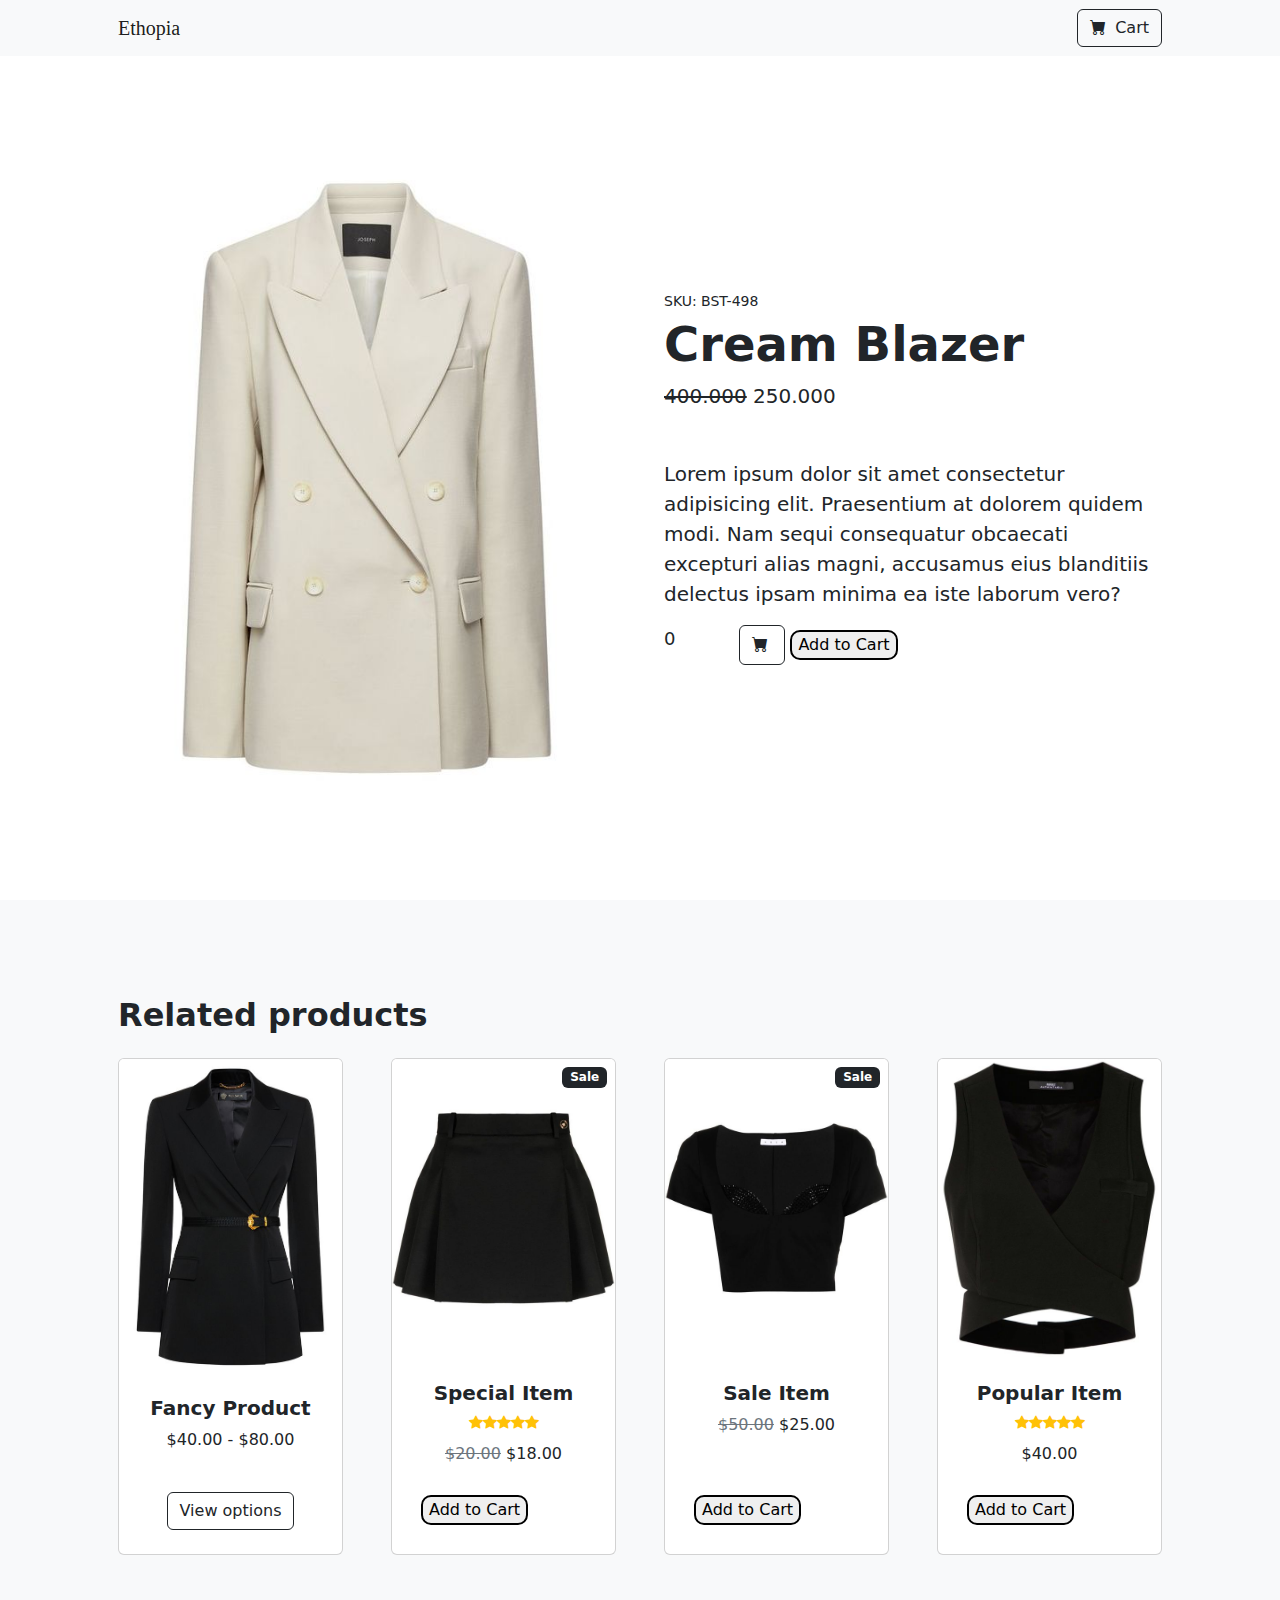
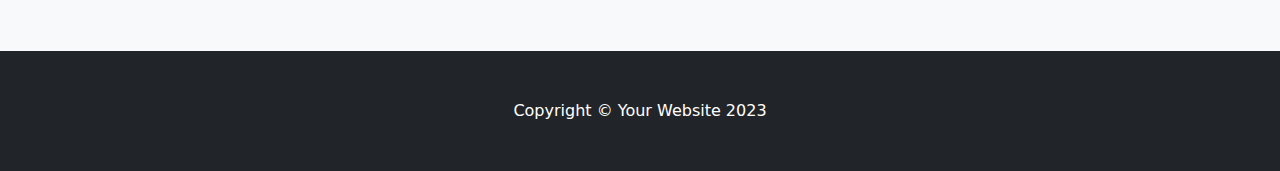
==== blazerpth.html @ 71fffc92 "Add files via upload" ====
<!DOCTYPE html>
<html lang="en">
    <head>
        <meta charset="utf-8" />
        <meta name="viewport" content="width=device-width, initial-scale=1, shrink-to-fit=no" />
        <meta name="description" content="" />
        <meta name="author" content="" />
        <title>Kevina shop</title>
        <!-- Favicon-->
        <link rel="icon" type="image/x-icon" href="assets/favicon.ico" />
        <!-- Bootstrap icons-->
        <link href="https://cdn.jsdelivr.net/npm/bootstrap-icons@1.5.0/font/bootstrap-icons.css" rel="stylesheet" />
        <!-- Core theme CSS (includes Bootstrap)-->
        <link href="css/styles.css" rel="stylesheet" />
        <script>
            // Inisialisasi variabel untuk menyimpan jumlah item di keranjang
            var cartCount = 0;
    
            function addToCart() {
                // Tambahkan satu ke nilai cartCount
                cartCount = cartCount + 1;
                
                // Ambil elemen dengan ID 'cart-count' dan perbarui isi teksnya dengan nilai cartCount yang baru
                var cartCountElement = document.getElementById('cart-count');
                cartCountElement.innerText = cartCount;
            }
        </script>
    </head>
    <body>
        <!-- Navigation-->
        <nav class="navbar navbar-expand-lg navbar-light bg-light">
            <div class="container px-4 px-lg-5">
                <a class="E navbar-brand" href="index.html">Ethopia</a>
                <button class="navbar-toggler" type="button" data-bs-toggle="collapse" data-bs-target="#navbarSupportedContent" aria-controls="navbarSupportedContent" aria-expanded="false" aria-label="Toggle navigation"><span class="navbar-toggler-icon"></span></button>
                <div class="collapse navbar-collapse" id="navbarSupportedContent">
                    <ul class="navbar-nav me-auto mb-2 mb-lg-0 ms-lg-4">
                       
                        
                    </ul>
                    <form class="d-flex">
                        <button class="btn btn-outline-dark" type="submit">
                            <i class="bi-cart-fill me-1"></i>
                            Cart
                        </button>
                    </form>
                </div>
            </div>
        </nav>
        <!-- Product section-->
        <section class="py-5">
            <div class="container px-4 px-lg-5 my-5">
                <div class="row gx-4 gx-lg-5 align-items-center">   
                    <div class="col-md-6"><img class="card-img-top mb-5 mb-md-0" src="blazer.jpg" alt="..." /></div>
                    <div class="col-md-6">
                        <div class="small mb-1">SKU: BST-498</div>
                        <h1 class="display-5 fw-bolder">Cream Blazer</h1>
                        <div class="fs-5 mb-5">
                            <span class="text-decoration-line-through">400.000</span>
                            <span>250.000</span>
                        </div>
                        <p class="lead">Lorem ipsum dolor sit amet consectetur adipisicing elit. Praesentium at dolorem quidem modi. Nam sequi consequatur obcaecati excepturi alias magni, accusamus eius blanditiis delectus ipsam minima ea iste laborum vero?</p>
                        <div class="d-flex">
                            <div class="cartapa"> <span class="cartapa" id="cart-count">0</span></div>
                            <button class="btn btn-outline-dark flex-shrink-0" type="button">
                                <i class="bi-cart-fill me-1"></i>
                                <button class="apacoba" onclick="addToCart()">Add to Cart</button>
                            </button>
                        </div>
                    </div>
                </div>
            </div>
        </section>
        <!-- Related items section-->
        <section class="py-5 bg-light">
            <div class="container px-4 px-lg-5 mt-5">
                <h2 class="fw-bolder mb-4">Related products</h2>
                <div class="row gx-4 gx-lg-5 row-cols-2 row-cols-md-3 row-cols-xl-4 justify-content-center">
                    <div class="col mb-5">
                        <div class="card h-100">
                            <!-- Product image-->
                            <a href="Blazer shop.html"><img class="card-img-top" src="versace.jpg" alt="..." /></a>
                            <!-- Product details-->
                            <div class="card-body p-4">
                                <div class="text-center">
                                    <!-- Product name-->
                                    <h5 class="fw-bolder">Fancy Product</h5>
                                    <!-- Product price-->
                                    $40.00 - $80.00
                                </div>
                            </div>
                            <!-- Product actions-->
                            <div class="card-footer p-4 pt-0 border-top-0 bg-transparent">
                                <div class="text-center"><a class="btn btn-outline-dark mt-auto" href="#">View options</a></div>
                            </div>
                        </div>
                    </div>
                    <div class="col mb-5">
                        <div class="card h-100">
                            <!-- Sale badge-->
                            <div class="badge bg-dark text-white position-absolute" style="top: 0.5rem; right: 0.5rem">Sale</div>
                            <!-- Product image-->
                            <a href="rok.html "><img class="card-img-top" src="versace skirts.jpg" alt="..." /></a>
                            <!-- Product details-->
                            <div class="card-body p-4">
                                <div class="text-center">
                                    <!-- Product name-->
                                    <h5 class="fw-bolder">Special Item</h5>
                                    <!-- Product reviews-->
                                    <div class="d-flex justify-content-center small text-warning mb-2">
                                        <div class="bi-star-fill"></div>
                                        <div class="bi-star-fill"></div>
                                        <div class="bi-star-fill"></div>
                                        <div class="bi-star-fill"></div>
                                        <div class="bi-star-fill"></div>
                                    </div>
                                    <!-- Product price-->
                                    <span class="text-muted text-decoration-line-through">$20.00</span>
                                    $18.00
                                </div>
                            </div>
                            <!-- Product actions-->
                            <div class="card-footer p-4 pt-0 border-top-0 bg-transparent">
                                <button class="apacoba" onclick="addToCart()">Add to Cart</button>
                            </div>
                        </div>
                        
                    </div>
                    <div class="col mb-5">
                        <div class="card h-100">
                            <!-- Sale badge-->
                            <div class="badge bg-dark text-white position-absolute" style="top: 0.5rem; right: 0.5rem">Sale</div>
                            <!-- Product image-->
                            <a href="croptop.html"><img class="card-img-top" src="tshirt.jpg" alt="..." /></a>
                            <!-- Product details-->
                            <div class="card-body p-4">
                                <div class="text-center">
                                    <!-- Product name-->
                                    <h5 class="fw-bolder">Sale Item</h5>
                                    <!-- Product price-->
                                    <span class="text-muted text-decoration-line-through">$50.00</span>
                                    $25.00
                                </div>
                            </div>
                            <!-- Product actions-->
                            <div class="card-footer p-4 pt-0 border-top-0 bg-transparent">
                                <button class="apacoba" onclick="addToCart()">Add to Cart</button>
                            </div>
                        </div>
                    </div>
                    <div class="col mb-5">
                        <div class="card h-100">
                            <!-- Product image-->
                            <a href="Waistcoat.html"><img class="card-img-top" src="femina.jpg" alt="..." /></a>
                            <!-- Product details-->
                            <div class="card-body p-4">
                                <div class="text-center">
                                    <!-- Product name-->
                                    <h5 class="fw-bolder">Popular Item</h5>
                                    <!-- Product reviews-->
                                    <div class="d-flex justify-content-center small text-warning mb-2">
                                        <div class="bi-star-fill"></div>
                                        <div class="bi-star-fill"></div>
                                        <div class="bi-star-fill"></div>
                                        <div class="bi-star-fill"></div>
                                        <div class="bi-star-fill"></div>
                                    </div>
                                    <!-- Product price-->
                                    $40.00
                                </div>
                            </div>
                            <!-- Product actions-->
                            <div class="card-footer p-4 pt-0 border-top-0 bg-transparent">
                                <button class="apacoba" onclick="addToCart()">Add to Cart</button>
                            </div>
                        </div>
                    </div>
                </div>
            </div>
        </section>
        <!-- Footer-->
        <footer class="py-5 bg-dark">
            <div class="container"><p class="m-0 text-center text-white">Copyright &copy; Your Website 2023</p></div>
        </footer>
        <!-- Bootstrap core JS-->
        <script src="https://cdn.jsdelivr.net/npm/bootstrap@5.2.3/dist/js/bootstrap.bundle.min.js"></script>
        <!-- Core theme JS-->
        <script src="js/scripts.js"></script>
    </body>
    <script src="https://code.jquery.com/jquery-3.6.0.min.js"></script>
    <script src="https://code.jquery.com/jquery-3.7.1.slim.min.js" integrity="sha256-kmHvs0B+OpCW5GVHUNjv9rOmY0IvSIRcf7zGUDTDQM8=" crossorigin="anonymous"></script>

</html>
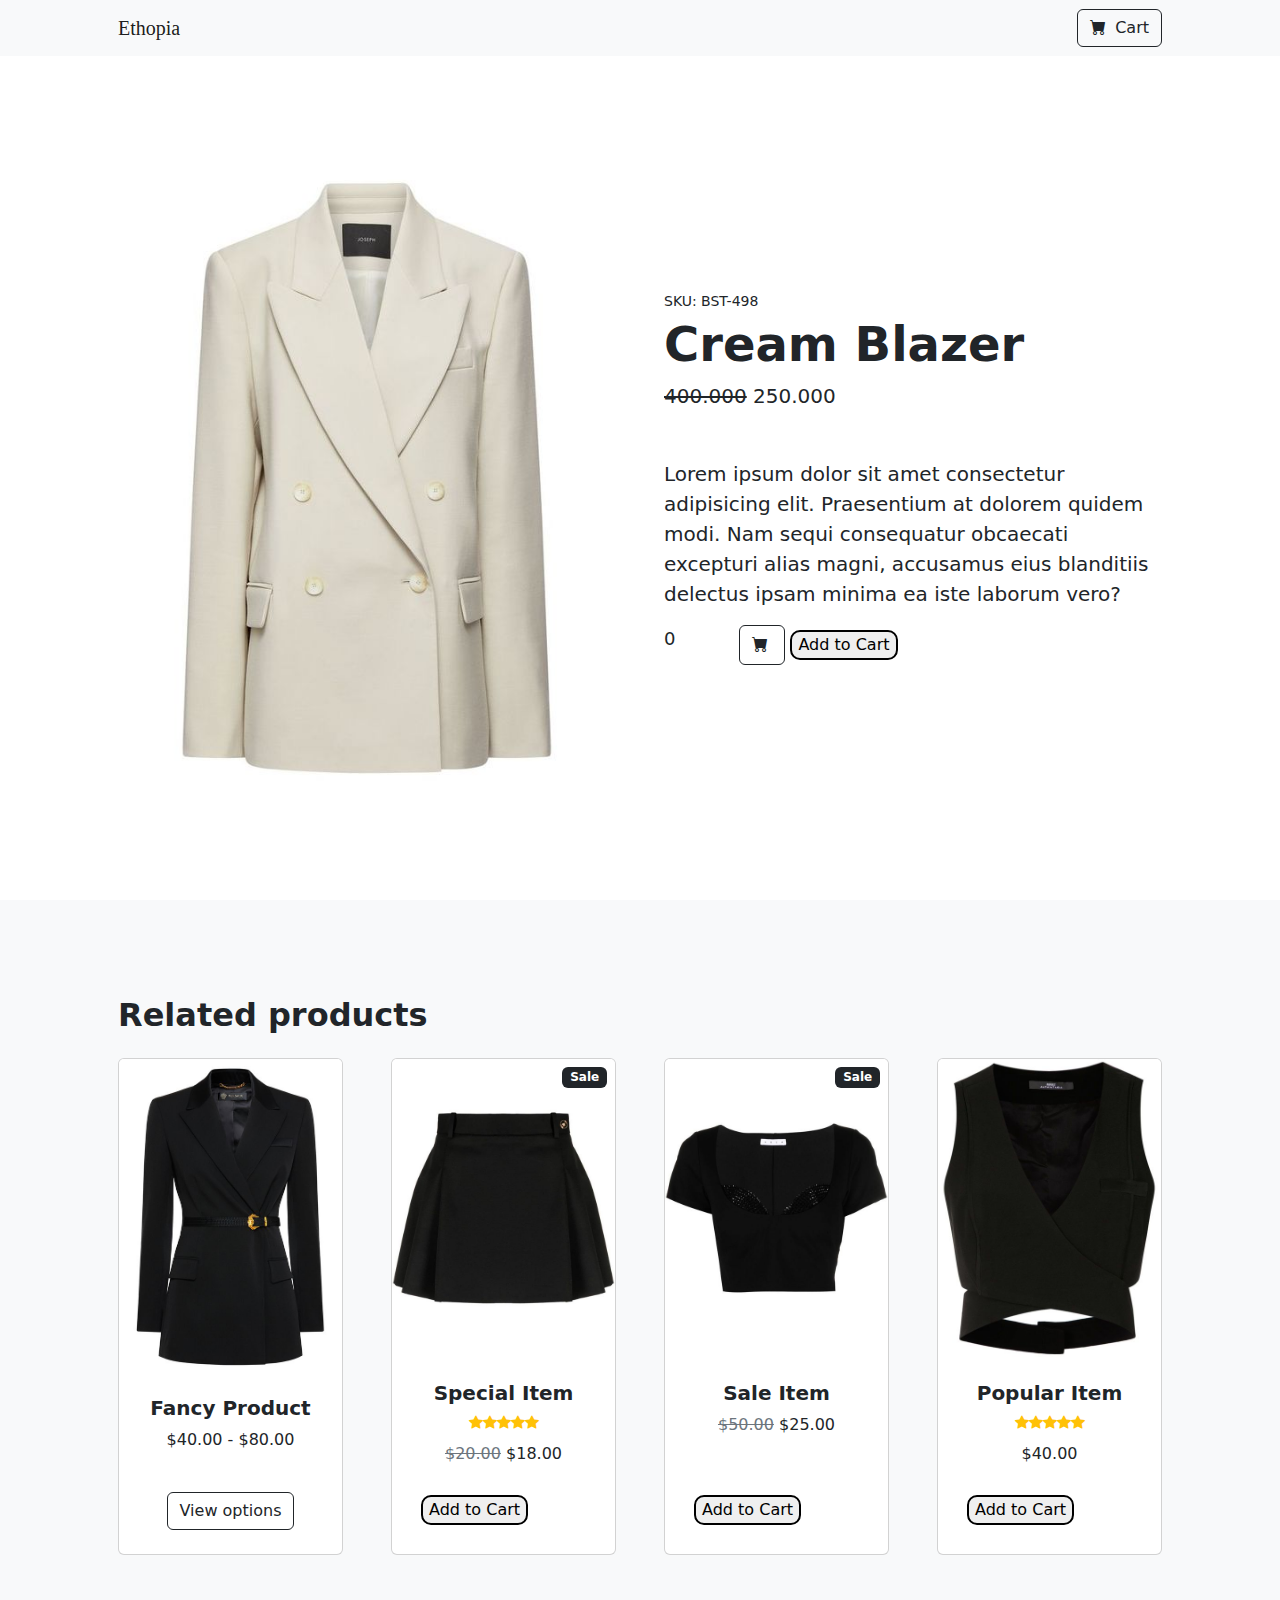
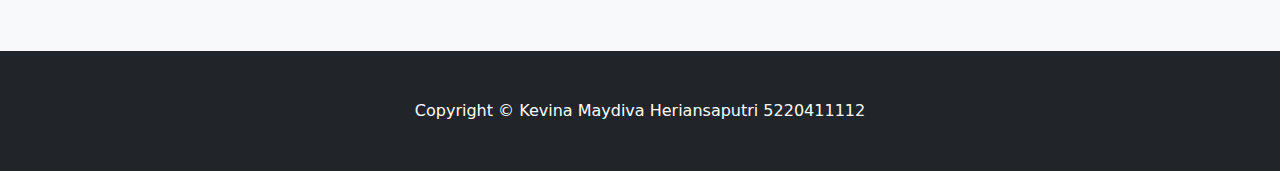
==== commit 1aa4f2b8: "Update blazerpth.html" ====
--- a/blazerpth.html
+++ b/blazerpth.html
@@ -179,7 +179,7 @@
         </section>
         <!-- Footer-->
         <footer class="py-5 bg-dark">
-            <div class="container"><p class="m-0 text-center text-white">Copyright &copy; Your Website 2023</p></div>
+            <div class="container"><p class="m-0 text-center text-white">Copyright &copy; Kevina Maydiva Heriansaputri 5220411112</p></div>
         </footer>
         <!-- Bootstrap core JS-->
         <script src="https://cdn.jsdelivr.net/npm/bootstrap@5.2.3/dist/js/bootstrap.bundle.min.js"></script>
